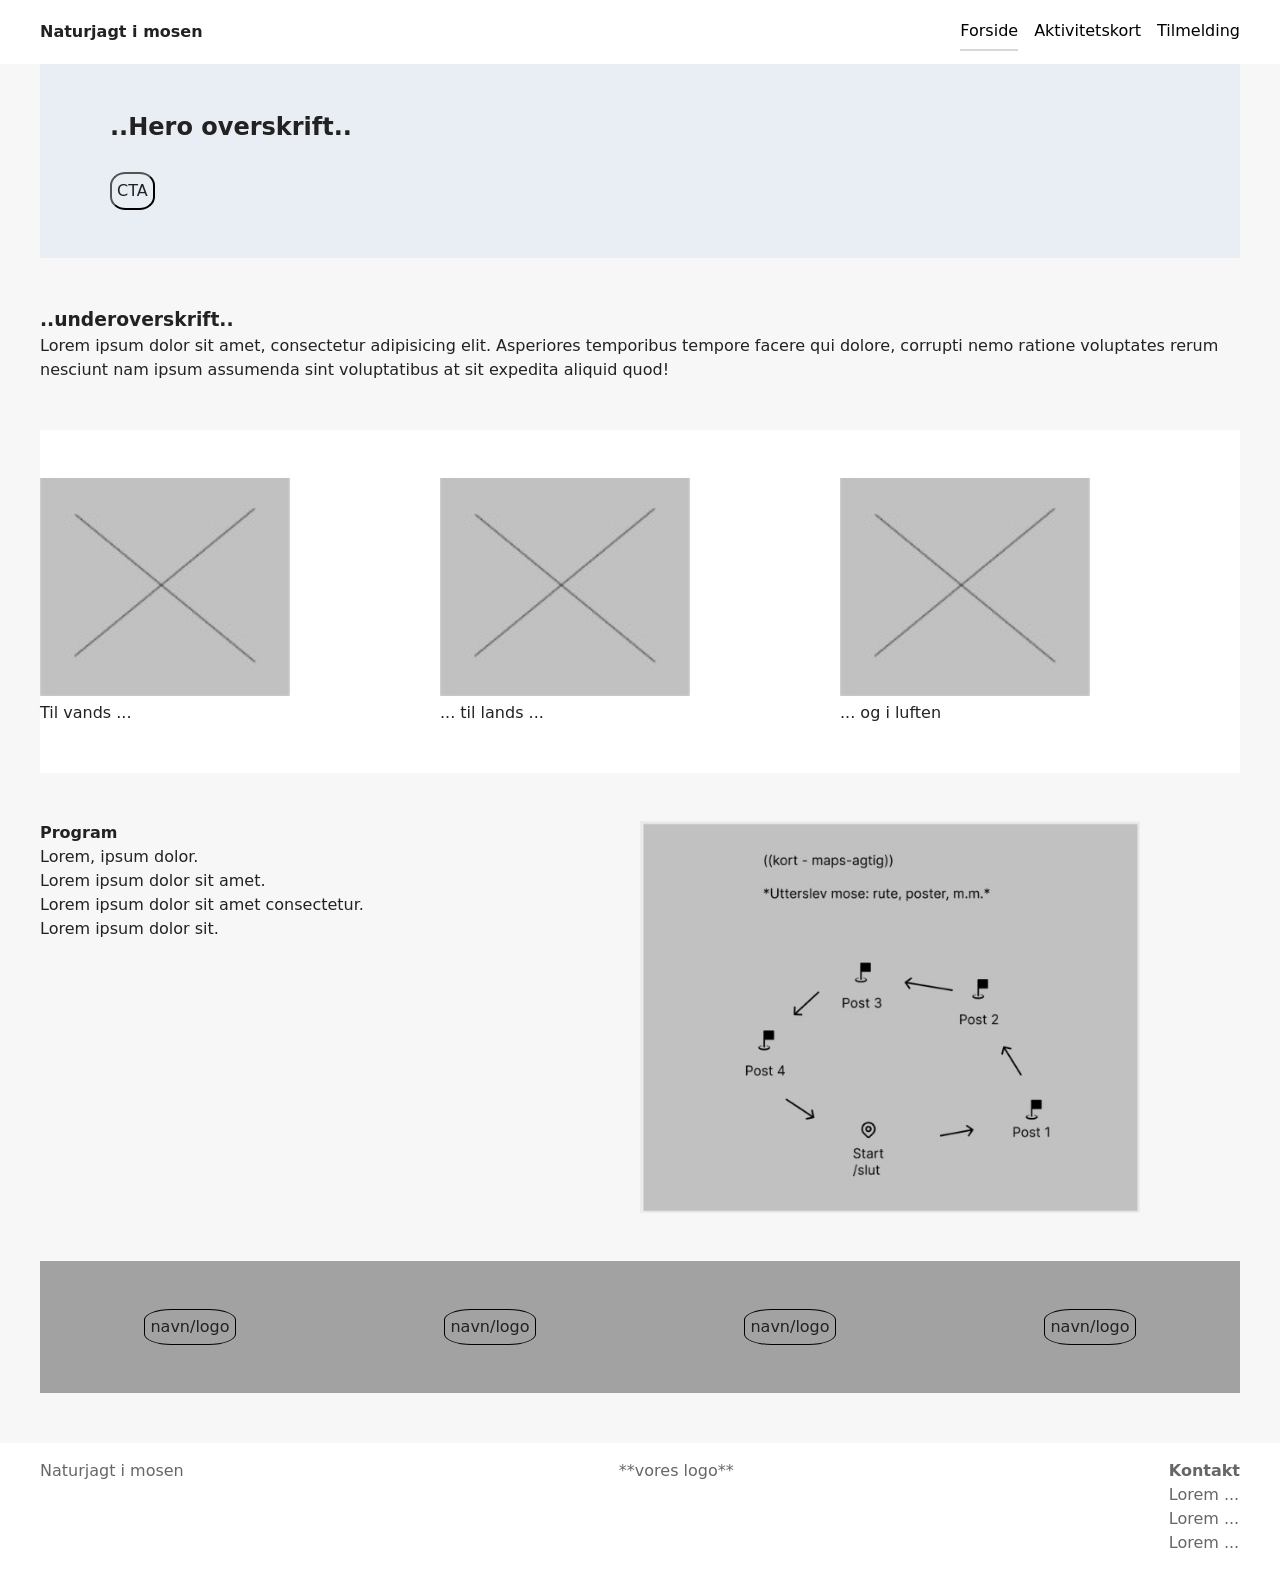
==== index.html @ 1bc6df33 "Add files via upload" ====
<!doctype html>
<html lang="da">

<head>
  <meta charset="UTF-8" />
  <meta name="viewport" content="width=device-width, initial-scale=1.0" />
  <title>Naturjagt i mosen</title>
  <link rel="stylesheet" href="./css/starter.css" />
  <link rel="stylesheet" href="./css/style.css" />
</head>

<body>
  <header class="site-header">
    <div class="header-content">
      <a class="site-logo" href="./">Naturjagt i mosen</a>
      <nav class="site-nav">
        <button popovertarget="menu">Menu</button>
        <!-- har tilføjet popovertarget="menu", for at linke knappen til menuen og lave det til en popovermenu (dropdown) -->
        <ul class="menu" id="menu" popover>
          <li><a href="./" aria-current="page">Forside</a></li>
          <li><a href="./svg.html">Aktivitetskort</a></li>
          <li><a href="./form.html">Tilmelding</a></li>
        </ul>
      </nav>
    </div>
  </header>

  <main>
    <section class="hero">
      <img src="" alt="">
      <h1>..Hero overskrift..</h1>
      <button popovertarget="tilmelding">CTA</button>
      <div class="tilmeldingsblanket" id="tilmelding" popover></div>
    </section>


    <div class="forside-beskrivelse">
      <h3>..underoverskrift..</h3>
      <p>Lorem ipsum dolor sit amet, consectetur adipisicing elit. Asperiores temporibus tempore facere qui dolore,
        corrupti nemo ratione voluptates rerum nesciunt nam ipsum assumenda sint voluptatibus at sit expedita aliquid
        quod!</p>
    </div>

    <section class="intro-billeder">
      <div class="vand">
        <img src="/images/boks.jpg" alt="">
        <p>Til vands ...</p>
      </div>

      <div class="land">
        <img src="/images/boks.jpg" alt="">
        <p>... til lands ...</p>
      </div>

      <div class="luft">
        <img src="/images/boks.jpg" alt="">
        <p>... og i luften</p>
      </div>
    </section>



    <section class="program">
      <div>
        <h4>Program</h4>
        <p>Lorem, ipsum dolor.</p>
        <p>Lorem ipsum dolor sit amet.</p>
        <p>Lorem ipsum dolor sit amet consectetur.</p>
        <p>Lorem ipsum dolor sit.</p>
      </div>
      <img src="/images/forside-kort.jpg" alt="">
    </section>

    <section class="sponsorer">
      <p>navn/logo</p>
      <p>navn/logo</p>
      <p>navn/logo</p>
      <p>navn/logo</p>
    </section>
  </main>


  <footer class="site-footer">
    <div class="footer-content">
      <p>Naturjagt i mosen</p>
      <p>**vores logo**</p>
      <div>
        <p><strong>Kontakt</strong></p>
        <p>Lorem ...</p>
        <p>Lorem ...</p>
        <p>Lorem ...</p>
      </div>
    </div>
  </footer>
  <script src="./script.js"></script>
</body>

</html>
---- css/starter.css ----
*,
::before,
::after {
  box-sizing: border-box;
  margin: 0;
  padding: 0;
}

html {
  interpolate-size: allow-keywords;
  font-family: system-ui, sans-serif;
  line-height: 1.5;
  -webkit-font-smoothing: antialiased;
}

h1,
h2 {
  line-height: 1.25;
}

p,
li {
  text-wrap: pretty;
}

img,
svg {
  display: block;
  width: 100%;
  height: auto;
}

label {
  display: block;
}

input,
button,
textarea,
select {
  font: inherit;
  color: inherit;
  background-color: transparent;
  font-size: max(1em, 16px);
  padding: 0;
  margin: 0;
}

input:where([type="checkbox"], [type="radio"]) {
  width: 1em;
  height: 1em;
}

textarea {
  resize: none;
  min-height: 4lh;
}

legend {
  padding: 0;
}

select,
::picker(select) {
  appearance: base-select;
}

[popover] {
  margin: revert;
}

dialog {
  overscroll-behavior: none;

  &::backdrop {
    overflow: hidden;
    overscroll-behavior: contain;
  }
}

.visually-hidden {
  position: absolute;
  width: 1px;
  height: 1px;
  overflow: hidden;
  white-space: nowrap;
  clip-path: inset(100%);
}
---- css/style.css ----
/* Variabler */
html {
  --color-page: #f7f7f7;
  --color-surface: #fff;
  --color-text: #222;
  --color-muted: #666;
  --color-border: #d8d8d8;
  --space-05: 0.5rem;
  --space-1: 1rem;
  --space-2: 2rem;
  --space-3: 3rem;

  background: var(--color-page);
  color: var(--color-text);
}

/* Globalt layout */
body {
  margin: 0;
  min-height: 100svh;
  display: grid;
  grid-template-rows: auto 1fr auto;
  grid-template-columns: minmax(1rlh, 1fr) minmax(0, 75rem) minmax(1rlh, 1fr);
}

h1,
h2,
h3,
p {
  margin: 0;
}

main {
  display: grid;
  grid-template-columns: inherit;
  grid-column: 1 / -1;
  align-content: start;
}

main > * {
  grid-column: 2;
  padding-block: var(--space-3);
}

.svg-page {
  display: grid;
  gap: var(--space-2);
}

.svg-intro {
  display: grid;
  gap: var(--space-1);
  max-width: 60ch;
}

.svg-intro p {
  color: var(--color-muted);
}

.svg-layout {
  display: grid;
  gap: var(--space-2);
  align-items: start;
  @media (width > 800px) {
    grid-template-columns: 1fr min(40%, 36ch);
  }
}

.form-page {
  display: grid;
  gap: var(--space-2);
  @media (width > 600px) {
    grid-template-columns: min(40%, 50ch) 1fr;
  }
}

.form-intro {
  display: grid;
  gap: var(--space-1);
  align-content: start;
  max-width: 60ch;
}

.form-intro p {
  color: var(--color-muted);
}

.opsamling-page {
  display: grid;
  gap: var(--space-2);
  align-items: start;

  @media (width > 800px) {
    grid-template-columns: minmax(0, 44ch) minmax(20rem, 1fr);
  }
}

.opsamling-intro {
  display: grid;
  gap: var(--space-1);
  max-width: 60ch;
}

.opsamling-intro p {
  color: var(--color-muted);
}

.error-page {
  display: grid;
  gap: var(--space-1);
  max-width: 60ch;
}

.error-page p {
  color: var(--color-muted);
}

/* Header og footer */
.site-header,
.site-footer {
  grid-column: 1 / -1;

  display: grid;
  grid-template-columns: inherit;
  background: var(--color-surface);
}

.header-content,
.footer-content {
  grid-column: 2;
}

.header-content {
  min-height: 4rem;
  display: flex;
  justify-content: space-between;
  align-items: center;
  gap: var(--space-1);
}

.site-logo {
  color: inherit;
  font-weight: 700;
  text-decoration: none;
}

.footer-content {
  padding-block: var(--space-1);
  display: flex;
  flex-wrap: wrap;
  justify-content: space-between;
  gap: var(--space-1);
  color: var(--color-muted);
}

/* Navigation */
[popover] {
  margin: 0;
  padding: 0;
  border: none;
  background: transparent;
}

.site-nav button {
  padding: 0.4rem 0.7rem;
  border: 1px solid var(--color-border);
  background: var(--color-surface);
  @media (width > 600px) {
    display: none;
  }
}

.menu {
  margin: 0;
  padding: var(--space-1);
  list-style: none;
  background: var(--color-surface);
  border: 1px solid var(--color-border);
  @media (width > 600px) {
    display: flex;
    gap: var(--space-1);
    padding: 0;
    border: none;
    background: none;
    position: static;
  }
}

.menu a {
  display: block;
  padding: 0.4rem 0;
  color: inherit;
  text-decoration: none;
  border-bottom: 2px solid #0000;
}

.menu a[aria-current="page"] {
  border-bottom-color: var(--color-border);
}

/* Flader */
.panel,
.svg-placeholder,
.form-placeholder,
.opsamling-placeholder {
  background: var(--color-surface);
  border: 1px solid var(--color-border);
}

.panel {
  padding: var(--space-1);
  display: grid;
  gap: var(--space-1);
}

.svg-placeholder,
.opsamling-placeholder {
  min-height: -webkit-fill-available;
  min-height: stretch;
}

.form-placeholder {
  min-height: -webkit-fill-available;
  min-height: stretch;
  padding: var(--space-1);
}

/* Details */
.accordion {
  display: grid;
  gap: var(--space-05);
}

.accordion-item {
  border: 1px solid var(--color-border);
  background: var(--color-surface);
}

.accordion-item p {
  padding: 0 var(--space-1) var(--space-1);
  color: var(--color-muted);
}

/* Knap/link */
.button {
  justify-self: start;
  display: inline-block;
  padding: 0.5rem 0.8rem;
  border: 1px solid var(--color-border);
  background: var(--color-surface);
  color: inherit;
  text-decoration: none;
}

/* _____________________________________________ */

/* .site-nav button står faktisk længere oppe, 
men jeg vil gerne tydeligt kunne se mine egne ændringer*/

/* menu-knap */
.site-nav button {
  border-radius: 30%;
  &:hover {
    cursor: pointer;
  }
}

/* menu */

.menu {
  position: absolute;
  position-area: bottom span-left;
}
@media (width > 600px) {
  .menu {
    /* all: unset; */
    display: flex;
    gap: var(--space-1);
    padding: 0;
    border: none;
    background: none;
    position: static;
  }
}

/* footer - spacing mellem sidste section og footeren */
.site-footer {
  margin-top: 50px;
}

/* alt herunder indtil næste _________ er specifikt forsiden (uden header og footer) */

/* ~~~~~~~~~~~~~~~~~~~~~~~~~~~~~~ */

/* hero section */
.hero {
  background-color: rgb(232, 238, 243);
  h1 {
    margin-left: 70px;
  }
  button {
    margin-top: 30px;
    margin-left: 70px;
    padding: 5px;
    border-radius: 35%;
    &:hover {
      cursor: pointer;
    }
  }
}

/* .tilmeldingsblanket {
  ...
} */
/* ^^ popover */

/* ~~~~~~~~~~~~~~~~~~~~~~~~~~~~~~ */

/* .forside-beskrivelse {
  ..
} */

/* ~~~~~~~~~~~~~~~~~~~~~~~~~~~~~~ */

/* section med billeder af dyr/planter på forsiden */
.intro-billeder {
  display: grid;
  grid-template-columns: repeat(3, 1fr);
  background-color: #ffffff;
}

.vand {
  p {
    justify-self: center;
    padding-top: 5px;
  }
  img {
    justify-self: center;
    max-width: 250px;
    max-height: auto;
  }
}

.land {
  p {
    justify-self: center;
    padding-top: 5px;
  }
  img {
    justify-self: center;
    max-width: 250px;
    max-height: auto;
  }
}

.luft {
  p {
    justify-self: center;
    padding-top: 5px;
  }
  img {
    justify-self: center;
    max-width: 250px;
    max-height: auto;
  }
}

/* ~~~~~~~~~~~~~~~~~~~~~~~~~~~~~~ */

/* section med program og kort*/
.program {
  display: grid;
  grid-template-columns: 1fr 1fr;
  img {
    max-width: 500px;
    max-height: auto;
  }
}

/* ~~~~~~~~~~~~~~~~~~~~~~~~~~~~~~ */

/* section med sponsorer, lokalforeninger osv. */
.sponsorer {
  display: grid;
  grid-template-columns: repeat(4, 1fr);
  background-color: #a2a2a2;
  p {
    justify-self: center;
    border: 1px solid black;
    padding: 5px;
    border-radius: 30%;
  }
}
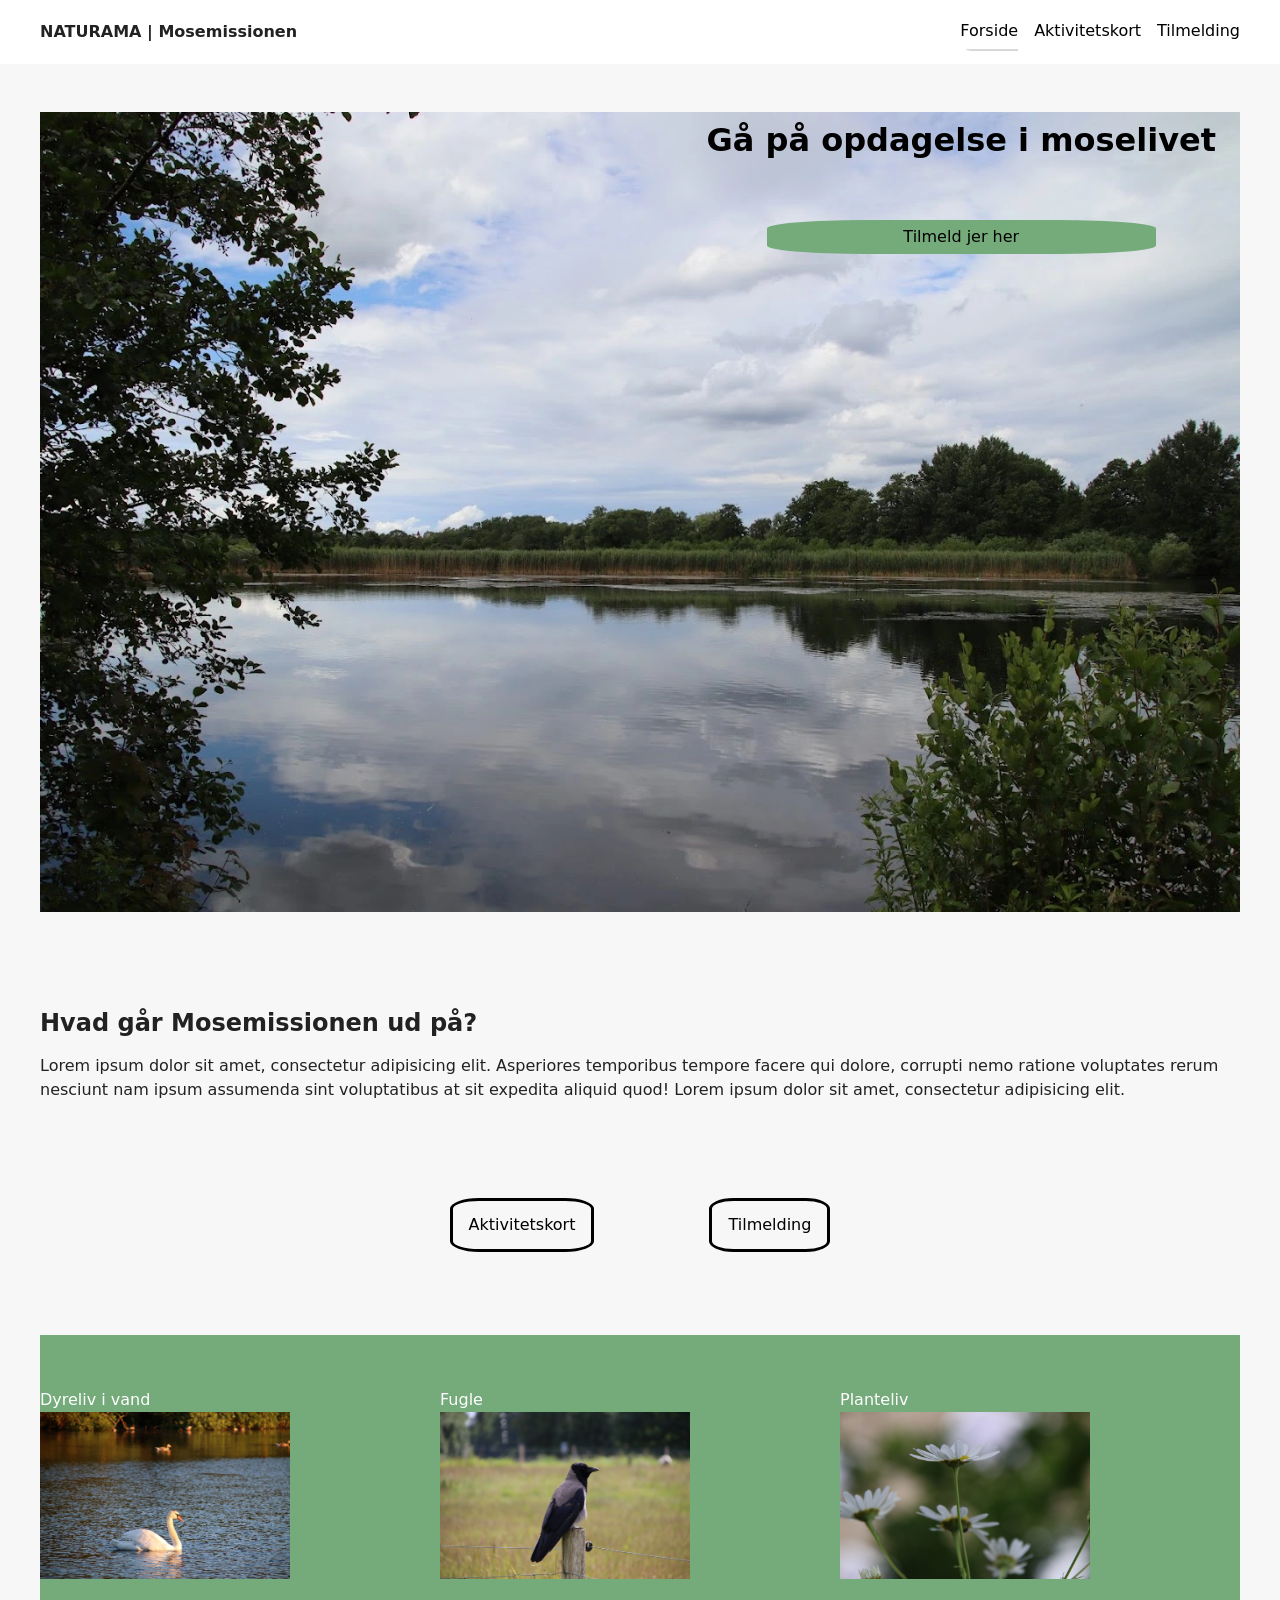
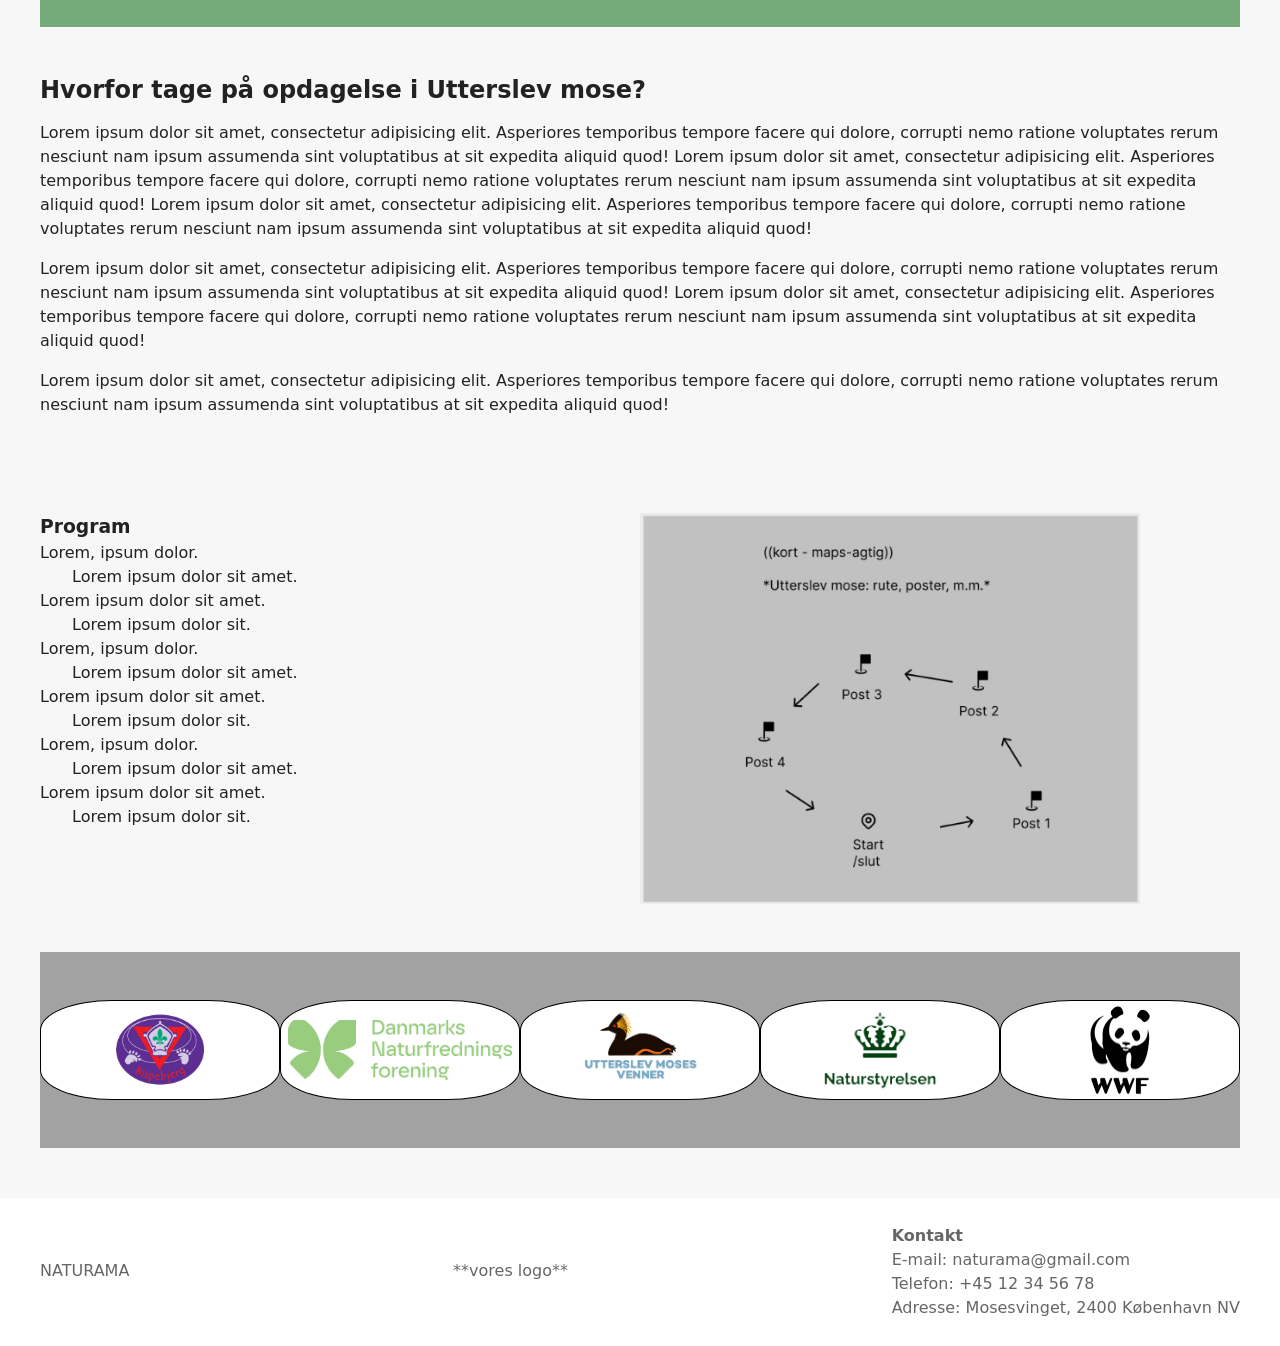
==== commit 456ba751: "Add files via upload" ====
--- a/index.html
+++ b/index.html
@@ -4,15 +4,16 @@
 <head>
   <meta charset="UTF-8" />
   <meta name="viewport" content="width=device-width, initial-scale=1.0" />
-  <title>Naturjagt i mosen</title>
+  <title>NATURAMA | Mosemissionen</title>
   <link rel="stylesheet" href="./css/starter.css" />
   <link rel="stylesheet" href="./css/style.css" />
+  <link rel="stylesheet" href="./css/media.css">
 </head>
 
 <body>
   <header class="site-header">
     <div class="header-content">
-      <a class="site-logo" href="./">Naturjagt i mosen</a>
+      <a class="site-logo" href="./">NATURAMA | Mosemissionen</a>
       <nav class="site-nav">
         <button popovertarget="menu">Menu</button>
         <!-- har tilføjet popovertarget="menu", for at linke knappen til menuen og lave det til en popovermenu (dropdown) -->
@@ -26,72 +27,120 @@
   </header>
 
   <main>
-    <section class="hero">
-      <img src="" alt="">
-      <h1>..Hero overskrift..</h1>
-      <button popovertarget="tilmelding">CTA</button>
-      <div class="tilmeldingsblanket" id="tilmelding" popover></div>
+    <div class="text_on_top">
+      <img src="images/mose.webp" alt="main picture">
+      <div class="text">
+        <h1>Gå på opdagelse i moselivet</h1>
+        <!-- <button class="cta-knap">Tilmeld jer her</button> -->
+        <p class="cta">Tilmeld jer her</p>
+      </div>
+    </div>
+
+    <div class="forside-beskrivelse">
+      <h2>Hvad går Mosemissionen ud på?</h2>
+      <!-- meget kort beskrivelse af eventet -->
+      <p>
+        Lorem ipsum dolor sit amet, consectetur adipisicing elit. Asperiores temporibus tempore
+        facere qui dolore, corrupti nemo ratione voluptates rerum nesciunt nam ipsum assumenda
+        sint voluptatibus at sit expedita aliquid quod! Lorem ipsum dolor sit amet, consectetur
+        adipisicing elit.
+      </p>
+    </div>
+
+    <section class="knapper">
+      <div>
+        <a class="svg-knap" href="svg.html">
+          <p>Aktivitetskort</p>
+        </a>
+        <a class="form-knap" href="form.html">
+          <p>Tilmelding</p>
+        </a>
+      </div>
     </section>
 
+    <section class="dyre-kategorier">
+      <div class="dyreliv-i-vand">
+        <p>Dyreliv i vand</p>
+        <img src="images/svane.webp" alt="">
+      </div>
+      <div class="fugle">
+        <p>Fugle</p>
+        <img src="images/fugl.webp" alt="">
+      </div>
+      <div class="planteliv">
+        <p>Planteliv</p>
+        <img src="images/blomst.webp" alt="">
+      </div>
+    </section>
 
     <div class="forside-beskrivelse">
-      <h3>..underoverskrift..</h3>
+      <h2>Hvorfor tage på opdagelse i Utterslev mose?</h2>
+      <!-- mere detaljeret beskrivelse af eventet og dem der står bag -->
+      <p>Lorem ipsum dolor sit amet, consectetur adipisicing elit. Asperiores temporibus tempore facere qui dolore,
+        corrupti nemo ratione voluptates rerum nesciunt nam ipsum assumenda sint voluptatibus at sit expedita aliquid
+        quod! Lorem ipsum dolor sit amet, consectetur adipisicing elit. Asperiores temporibus tempore facere qui dolore,
+        corrupti nemo ratione voluptates rerum nesciunt nam ipsum assumenda sint voluptatibus at sit expedita aliquid
+        quod! Lorem ipsum dolor sit amet, consectetur adipisicing elit. Asperiores temporibus tempore facere qui dolore,
+        corrupti nemo ratione voluptates rerum nesciunt nam ipsum assumenda sint voluptatibus at sit expedita aliquid
+        quod!</p>
+      <p>Lorem ipsum dolor sit amet, consectetur adipisicing elit. Asperiores temporibus tempore facere qui dolore,
+        corrupti nemo ratione voluptates rerum nesciunt nam ipsum assumenda sint voluptatibus at sit expedita aliquid
+        quod! Lorem ipsum dolor sit amet, consectetur adipisicing elit. Asperiores temporibus tempore facere qui dolore,
+        corrupti nemo ratione voluptates rerum nesciunt nam ipsum assumenda sint voluptatibus at sit expedita aliquid
+        quod!</p>
       <p>Lorem ipsum dolor sit amet, consectetur adipisicing elit. Asperiores temporibus tempore facere qui dolore,
         corrupti nemo ratione voluptates rerum nesciunt nam ipsum assumenda sint voluptatibus at sit expedita aliquid
         quod!</p>
     </div>
 
-    <section class="intro-billeder">
-      <div class="vand">
-        <img src="/images/boks.jpg" alt="">
-        <p>Til vands ...</p>
+    <section class="program">
+      <div>
+        <h3>Program</h3>
+        <dl>
+          <dt>Lorem, ipsum dolor.</dt>
+          <dd>Lorem ipsum dolor sit amet.</dd>
+          <dt>Lorem ipsum dolor sit amet.</dt>
+          <dd>Lorem ipsum dolor sit.</dd>
+          <dt>Lorem, ipsum dolor.</dt>
+          <dd>Lorem ipsum dolor sit amet.</dd>
+          <dt>Lorem ipsum dolor sit amet.</dt>
+          <dd>Lorem ipsum dolor sit.</dd>
+          <dt>Lorem, ipsum dolor.</dt>
+          <dd>Lorem ipsum dolor sit amet.</dd>
+          <dt>Lorem ipsum dolor sit amet.</dt>
+          <dd>Lorem ipsum dolor sit.</dd>
+        </dl>
       </div>
-
-      <div class="land">
-        <img src="/images/boks.jpg" alt="">
-        <p>... til lands ...</p>
-      </div>
-
-      <div class="luft">
-        <img src="/images/boks.jpg" alt="">
-        <p>... og i luften</p>
-      </div>
+      <img src="images/forside-kort.jpg" alt="">
     </section>
 
-
-
-    <section class="program">
-      <div>
-        <h4>Program</h4>
-        <p>Lorem, ipsum dolor.</p>
-        <p>Lorem ipsum dolor sit amet.</p>
-        <p>Lorem ipsum dolor sit amet consectetur.</p>
-        <p>Lorem ipsum dolor sit.</p>
+    <section class="karrusel" id="karrusel">
+      <div class="sponsorer" id="sponsorer">
+        <img src="images/bispebjerg-spejderne.webp" alt="sponsor 1">
+        <img src="images/dn.webp" alt="sponsor 2">
+        <img src="images/utterslev-moses-venner.webp" alt="sponsor 3">
+        <img src="images/naturstyrelsen.webp" alt="sponsor 4">
+        <img src="images/WWF_logo.svg.webp" alt="sponsor 5">
+        <img src="images/cafe-staalvand.webp" alt="sponsor 6">
+        <img src="images/triers-kaffevogn.webp" alt="sponsor 7">
       </div>
-      <img src="/images/forside-kort.jpg" alt="">
-    </section>
-
-    <section class="sponsorer">
-      <p>navn/logo</p>
-      <p>navn/logo</p>
-      <p>navn/logo</p>
-      <p>navn/logo</p>
     </section>
   </main>
 
 
   <footer class="site-footer">
     <div class="footer-content">
-      <p>Naturjagt i mosen</p>
-      <p>**vores logo**</p>
+      <p class="footer-brand">NATURAMA</p>
+      <p class="footer-logo">**vores logo**</p>
       <div>
         <p><strong>Kontakt</strong></p>
-        <p>Lorem ...</p>
-        <p>Lorem ...</p>
-        <p>Lorem ...</p>
+        <p>E-mail: naturama@gmail.com</p>
+        <p>Telefon: +45 12 34 56 78</p>
+        <p>Adresse: Mosesvinget, 2400 København NV</p>
       </div>
     </div>
   </footer>
+  
   <script src="./script.js"></script>
 </body>
 
--- a/css/style.css
+++ b/css/style.css
@@ -255,57 +255,72 @@
 /* _____________________________________________ */
 
 /* .site-nav button står faktisk længere oppe, 
-men jeg vil gerne tydeligt kunne se mine egne ændringer*/
+men jeg vil gerne tydeligt kunne se mine ændringer*/
 
 /* menu-knap */
 .site-nav button {
-  border-radius: 30%;
+  border: none;
   &:hover {
     cursor: pointer;
   }
 }
 
 /* menu */
+[popover] {
+  position: fixed;
+  border: 1px solid #ddd;
+  border-radius: 0.75rem;
+  background: white;
+  box-shadow: none;
+}
 
 .menu {
   position: absolute;
   position-area: bottom span-left;
 }
-@media (width > 600px) {
-  .menu {
-    /* all: unset; */
-    display: flex;
-    gap: var(--space-1);
-    padding: 0;
-    border: none;
-    background: none;
-    position: static;
-  }
-}
+
+/* ~~~~~~~~~~~~~~~~~~~~~~~~~~~~~~ */
 
 /* footer - spacing mellem sidste section og footeren */
 .site-footer {
   margin-top: 50px;
 }
 
+/* footer */
+.footer-content {
+  margin: 10px 0;
+  .footer-brand {
+    margin-bottom: 30px;
+  }
+}
+
 /* alt herunder indtil næste _________ er specifikt forsiden (uden header og footer) */
 
 /* ~~~~~~~~~~~~~~~~~~~~~~~~~~~~~~ */
 
 /* hero section */
-.hero {
-  background-color: rgb(232, 238, 243);
-  h1 {
-    margin-left: 70px;
-  }
-  button {
-    margin-top: 30px;
-    margin-left: 70px;
-    padding: 5px;
-    border-radius: 35%;
-    &:hover {
-      cursor: pointer;
-    }
+.text_on_top {
+  text-align: center;
+  color: blue;
+
+  .text {
+    position: absolute;
+    top: 120px;
+    right: 5%;
+  }
+
+  .cta {
+    margin: 60px;
+    padding: 5px 5px;
+    background-color: #75ab7a;
+    background-size: 5px;
+    border-radius: 25%;
+  }
+
+  .img {
+    width: 100%;
+    display: block;
+    filter: brightness(115%);
   }
 }
 
@@ -316,78 +331,94 @@
 
 /* ~~~~~~~~~~~~~~~~~~~~~~~~~~~~~~ */
 
-/* .forside-beskrivelse {
-  ..
-} */
+.forside-beskrivelse {
+  display: flex;
+  flex-direction: column;
+  gap: 16px;
+}
+
+/* ~~~~~~~~~~~~~~~~~~~~~~~~~~~~~~ */
+
+.knapper {
+  justify-self: center;
+  margin-bottom: 20px;
+  div {
+    display: grid;
+    gap: 30px;
+    a {
+      border: 3px solid black;
+      border-radius: 20%;
+      padding: 6px 8px;
+      text-align: center;
+      text-decoration: none;
+      color: #000;
+    }
+  }
+}
 
 /* ~~~~~~~~~~~~~~~~~~~~~~~~~~~~~~ */
 
 /* section med billeder af dyr/planter på forsiden */
-.intro-billeder {
-  display: grid;
-  grid-template-columns: repeat(3, 1fr);
-  background-color: #ffffff;
-}
-
-.vand {
-  p {
-    justify-self: center;
-    padding-top: 5px;
-  }
+.dyre-kategorier {
+  background-color: #75ab7a;
+  color: #fff;
   img {
-    justify-self: center;
-    max-width: 250px;
+    max-width: 100%;
     max-height: auto;
   }
 }
-
-.land {
-  p {
-    justify-self: center;
-    padding-top: 5px;
-  }
-  img {
-    justify-self: center;
-    max-width: 250px;
-    max-height: auto;
-  }
-}
-
-.luft {
-  p {
-    justify-self: center;
-    padding-top: 5px;
-  }
-  img {
-    justify-self: center;
-    max-width: 250px;
-    max-height: auto;
-  }
-}
-
 /* ~~~~~~~~~~~~~~~~~~~~~~~~~~~~~~ */
 
 /* section med program og kort*/
 .program {
+  list-style: none;
   display: grid;
   grid-template-columns: 1fr 1fr;
   img {
     max-width: 500px;
     max-height: auto;
   }
+  dd {
+    display: block;
+    margin-left: 2em;
+  }
 }
 
 /* ~~~~~~~~~~~~~~~~~~~~~~~~~~~~~~ */
 
 /* section med sponsorer, lokalforeninger osv. */
-.sponsorer {
-  display: grid;
-  grid-template-columns: repeat(4, 1fr);
+
+.karrusel {
   background-color: #a2a2a2;
-  p {
-    justify-self: center;
-    border: 1px solid black;
-    padding: 5px;
-    border-radius: 30%;
-  }
-}
+  --antal: 3;
+  overflow: hidden;
+  width: 100%;
+  min-width: 0;
+  max-width: 100%;
+  box-sizing: border-box;
+  .sponsorer {
+    display: flex;
+    /* gap: 10px; */
+    /* padding-left: 10px;
+    padding-right: 20px; */
+    /* flex-wrap: nowrap; */
+    img {
+      display: block;
+      flex: 0 0 calc(100% / var(--antal));
+      width: calc(100% / var(--antal));
+      height: 100px;
+      border: 1px solid black;
+      border-radius: 30%;
+      box-sizing: border-box;
+      object-fit: contain;
+      background-color: white;
+      padding: 5px 7px;
+    }
+  }
+}
+
+/* ~~~~~~~~~~~~~~~~~~~~~~~~~~~~~~ */
+
+/* _____________________________________________ */
+
+
--- a/css/media.css
+++ b/css/media.css
@@ -0,0 +1,68 @@
+@media (width > 600px) {
+  .menu {
+    display: flex;
+    gap: var(--space-1);
+    padding: 0;
+    border: none;
+    background: none;
+    position: static;
+  }
+
+  .footer-brand {
+    margin-top: 35px;
+  }
+  .footer-logo {
+    margin-top: 35px;
+  }
+
+  .text_on_top {
+    color: #000;
+  }
+
+  .knapper {
+    div {
+      display: flex;
+      justify-content: space-between;
+      gap: 115px;
+      margin-bottom: 15px;
+      p {
+        padding: 6px 8px;
+      }
+    }
+  }
+
+  /* section med billeder af dyr/planter på forsiden */
+  .dyre-kategorier {
+    display: grid;
+    grid-template-columns: repeat(3, 1fr);
+    img {
+      justify-self: center;
+      max-width: 250px;
+      max-height: auto;
+    }
+    p {
+      justify-self: center;
+      padding-top: 5px;
+    }
+  }
+
+  .program {
+    list-style: none;
+    display: grid;
+    grid-template-columns: 1fr 1fr;
+    img {
+      max-width: 500px;
+      max-height: auto;
+    }
+  }
+
+  .karrusel {
+    .sponsorer {
+      --antal: 5;
+      img {
+        flex: 0 0 calc(100% / var(--antal));
+        width: calc(100% / var(--antal));
+      }
+    }
+  }
+}
